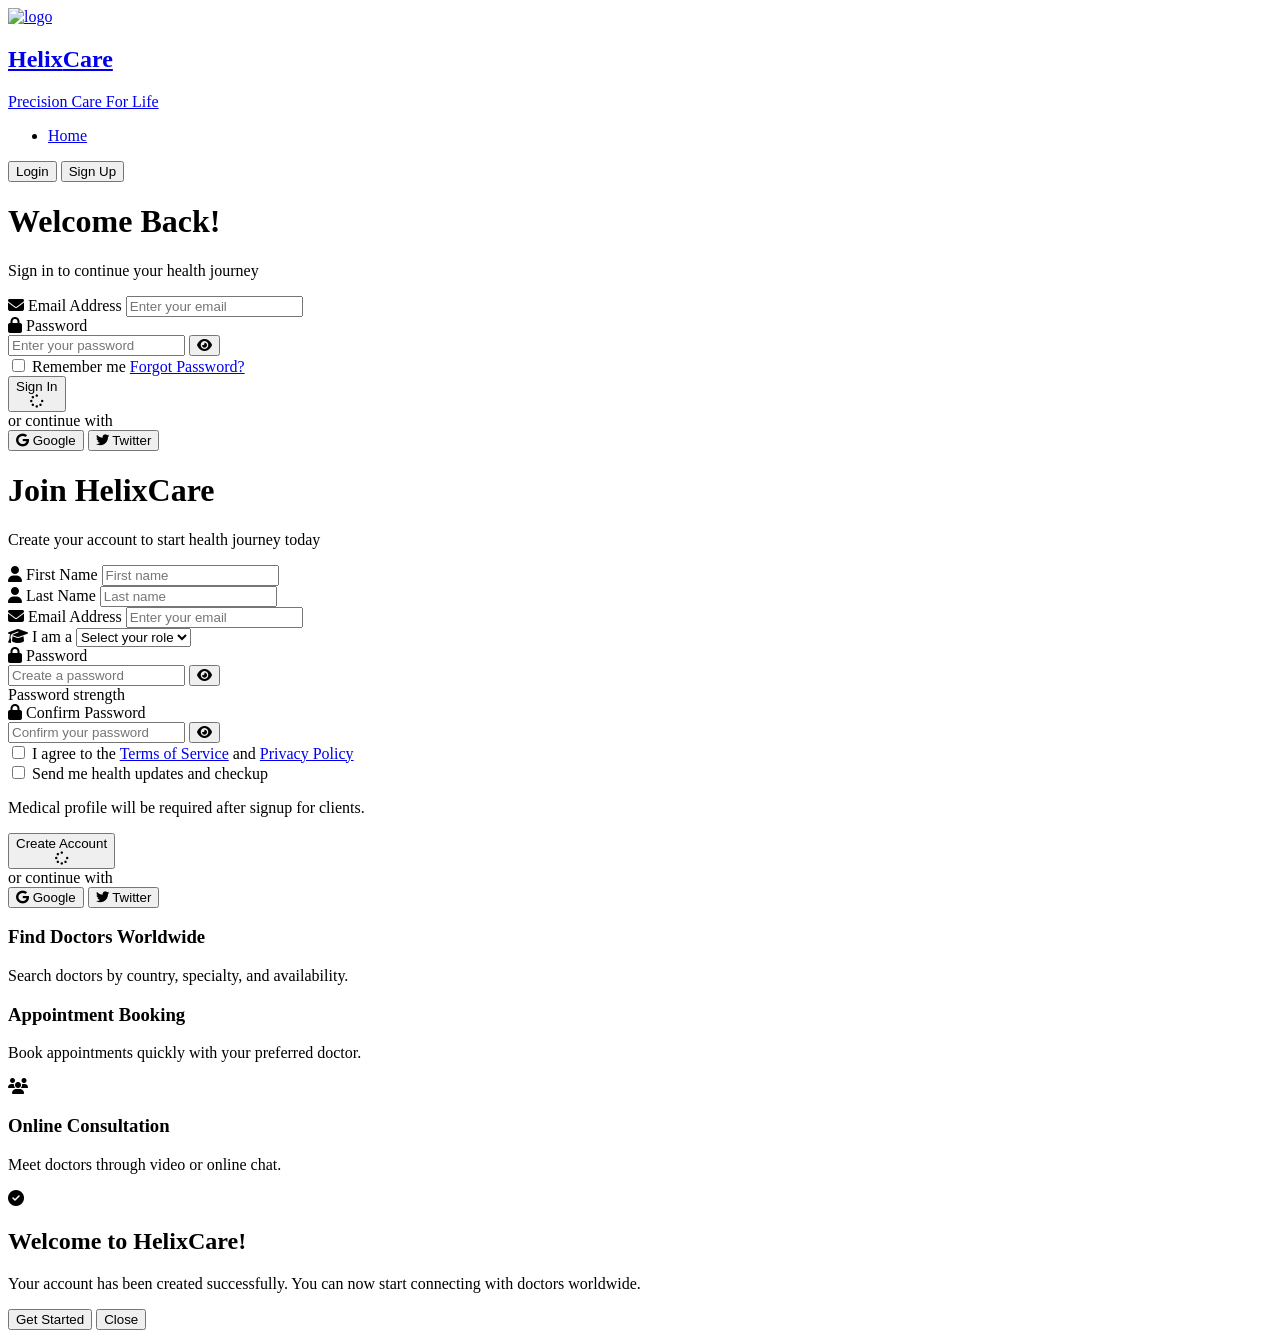
==== log.html @ 8ab66f7f "Update and rename Health.work/HTML/log.html to log.html" ====
<!DOCTYPE html>
<html lang="en">
<head>
    <meta charset="UTF-8">
    <meta name="viewport" content="width=device-width, initial-scale=1.0">
    <title>HelixCare - Login & Sign Up</title>
    <link rel="stylesheet" href="/log.css">
    <link
      href="https://cdnjs.cloudflare.com/ajax/libs/font-awesome/6.4.0/css/all.min.css"
      rel="stylesheet"
    />
</head>
<body>
  

    <header class="header">
      <nav class="navbar">
        <div class="nav-container">         

          <a href="#">
          <div class="nav-logo">
          <img src="/Images/IMG-20260308-WA0000-removebg-preview.1.png" alt="logo">

          <div class="logo-text">
            <h2 class="logo-title">
              <span class="span1">Helix</span><span class="span2">Care</span>
            </h2>
            <p class="logo-tagline">Precision Care For Life</p>
          </div>
        </div>
          </a>
          <ul class="nav-menu">
            <li class="nav-item">
              <a href="/home.html" class="nav-link">Home</a>
            </li>
          </ul>
        </div>
      </nav>
    </header>
  

    <!-- Main Container -->
    <main class="main-container">
      <div class="auth-container">
        <!-- Auth Toggle -->
        <div class="auth-toggle">
          <button class="toggle-btn active" data-form="login">Login</button>
          <button class="toggle-btn" data-form="signup">Sign Up</button>
        </div>

        <!-- Login Form -->
        <div id="loginForm" class="auth-form active">
          <div class="form-header">
            <h1>Welcome Back!</h1>
            <p>Sign in to continue your health journey</p>
          </div>

          <form class="form" id="loginFormElement" novalidate>
            <div class="form-group">
              <label for="loginEmail" class="form-label">
                <i class="fas fa-envelope"></i>
                Email Address
              </label>
              <input
                type="email"
                id="loginEmail"
                class="form-input"
                placeholder="Enter your email"
                required
                autocomplete="email"
              />
              <span class="error-message" id="loginEmailError"></span>
            </div>

            <div class="form-group">
              <label for="loginPassword" class="form-label">
                <i class="fas fa-lock"></i>
                Password
              </label>
              <div class="password-input-container">
                <input
                  type="password"
                  id="loginPassword"
                  class="form-input"
                  placeholder="Enter your password"
                  required
                  autocomplete="current-password"
                />
                <button
                  type="button"
                  class="password-toggle"
                  data-target="loginPassword"
                >
                  <i class="fas fa-eye"></i>
                </button>
              </div>
              <span class="error-message" id="loginPasswordError"></span>
            </div>

            <div class="form-options">
              <label class="checkbox-container">
                <input type="checkbox" id="rememberMe" />
                <span class="checkmark"></span>
                Remember me
              </label>
              <a href="#" class="forgot-password">Forgot Password?</a>
            </div>

            <button type="submit" class="submit-btn" id="loginSubmitBtn">
              <span class="btn-text">Sign In</span>
              <div class="btn-loader hidden">
                <i class="fas fa-spinner fa-spin"></i>
              </div>
            </button>

            <div class="divider">
              <span>or continue with</span>
            </div>

            <div class="social-login">
              <button type="button" class="social-btn google-btn">
                <i class="fab fa-google"></i>
                Google
              </button>
              <button type="button" class="social-btn twittter-btn">
                <i class="fab fa-twitter"></i>
                Twitter
              </button>
              
            </div>
          </form>
        </div>

        <!-- Signup Form -->
        <div id="signupForm" class="auth-form">
          <div class="form-header">
            <h1>Join HelixCare</h1>
            <p>Create your account to start health journey today</p>
          </div>

          <form class="form" id="signupFormElement" novalidate>
            <div class="form-row">
              <div class="form-group">
                <label for="firstName" class="form-label">
                  <i class="fas fa-user"></i>
                  First Name
                </label>
                <input
                  type="text"
                  id="firstName"
                  class="form-input"
                  placeholder="First name"
                  required
                  autocomplete="given-name"
                />
                <span class="error-message" id="firstNameError"></span>
              </div>

              <div class="form-group">
                <label for="lastName" class="form-label">
                  <i class="fas fa-user"></i>
                  Last Name
                </label>
                <input
                  type="text"
                  id="lastName"
                  class="form-input"
                  placeholder="Last name"
                  required
                  autocomplete="family-name"
                />
                <span class="error-message" id="lastNameError"></span>
              </div>
            </div>

            <div class="form-group">
              <label for="signupEmail" class="form-label">
                <i class="fas fa-envelope"></i>
                Email Address
              </label>
              <input
                type="email"
                id="signupEmail"
                class="form-input"
                placeholder="Enter your email"
                required
                autocomplete="email"
              />
              <span class="error-message" id="signupEmailError"></span>
            </div>

            <div class="form-group">
              <label for="userRole" class="form-label">
                <i class="fas fa-graduation-cap"></i>
                I am a
              </label>
              <select id="userRole" class="form-select" required>
                <option value="">Select your role</option>
                <option value="client">Client</option>
                <option value="doctor">Doctor</option>
                <option value="therapist">Therapist</option>
              </select>
              <span class="error-message" id="userRoleError"></span>
            </div>

            <div class="form-group">
              <label for="signupPassword" class="form-label">
                <i class="fas fa-lock"></i>
                Password
              </label>
              <div class="password-input-container">
                <input
                  type="password"
                  id="signupPassword"
                  class="form-input"
                  placeholder="Create a password"
                  required
                  autocomplete="new-password"
                />
                <button
                  type="button"
                  class="password-toggle"
                  data-target="signupPassword"
                >
                  <i class="fas fa-eye"></i>
                </button>
              </div>
              <div class="password-strength" id="passwordStrength">
                <div class="strength-bar">
                  <div class="strength-fill"></div>
                </div>
                <span class="strength-text">Password strength</span>
              </div>
              <span class="error-message" id="signupPasswordError"></span>
            </div>

            <div class="form-group">
              <label for="confirmPassword" class="form-label">
                <i class="fas fa-lock"></i>
                Confirm Password
              </label>
              <div class="password-input-container">
                <input
                  type="password"
                  id="confirmPassword"
                  class="form-input"
                  placeholder="Confirm your password"
                  required
                  autocomplete="new-password"
                />
                <button
                  type="button"
                  class="password-toggle"
                  data-target="confirmPassword"
                >
                  <i class="fas fa-eye"></i>
                </button>
              </div>
              <span class="error-message" id="confirmPasswordError"></span>
            </div>

            <div class="form-group">
              <label class="checkbox-container">
                <input type="checkbox" id="agreeTerms" required />
                <span class="checkmark"></span>
                I agree to the <a href="#" class="link">Terms of Service</a> and
                <a href="#" class="link">Privacy Policy</a>
              </label>
              <span class="error-message" id="agreeTermsError"></span>
            </div>

            <div class="form-group">
              <label class="checkbox-container">
                <input type="checkbox" id="emailUpdates" />
                <span class="checkmark"></span>
                Send me health updates and checkup
              </label>
            </div>

            <p class="info-text">
              Medical profile will be required after signup for clients.
            </p>

            <button type="submit" class="submit-btn" id="signupSubmitBtn">
              <span class="btn-text">Create Account</span>
              <div class="btn-loader hidden">
                <i class="fas fa-spinner fa-spin"></i>
              </div>
            </button>

            <div class="divider">
              <span>or continue with</span>
            </div>

            <div class="social-login">
              <button type="button" class="social-btn google-btn">
                <i class="fab fa-google"></i>
                Google
              </button>
               <button type="button" class="social-btn twittter-btn">
                <i class="fab fa-twitter"></i>
                Twitter
              </button>
            </div>
          </form>
        </div>
      </div>

      <!-- Features Section -->
      <div class="features-container">
        <div class="feature">
          <div class="feature-icon">
           <i class="fas-graphite fa-globe"></i>
          </div>
          <h3>Find Doctors Worldwide</h3>
          <p>
           Search doctors by country, specialty, and availability.
          </p>
        </div>
        <div class="feature">
          <div class="feature-icon">
            <i class="fas-graphite fa-calendar"></i>
          </div>
          <h3>Appointment Booking</h3>
          <p>
            Book appointments quickly with your preferred doctor.
          </p>
        </div>
        <div class="feature">
          <div class="feature-icon">
            <i class="fas fa-users"></i>
          </div>
          <h3>Online Consultation</h3>
          <p>
            Meet doctors through video or online chat.
          </p>
        </div>
      </div>
    </main>

    <!-- Success Modal -->
    <div id="successModal" class="modal hidden">
      <div class="modal-content">
        <div class="modal-header">
          <i class="fas fa-check-circle success-icon"></i>
          <h2 id="modalTitle">Welcome to HelixCare!</h2>
        </div>
        <div class="modal-body">
          <p id="modalMessage">
            Your account has been created successfully. You can now start
            connecting with doctors worldwide.
          </p>
        </div>
        <div class="modal-footer">
          <button class="modal-btn primary" id="modalPrimaryBtn">
            Get Started
          </button>
          <button class="modal-btn secondary" id="modalSecondaryBtn">
            Close
          </button>
        </div>
      </div>
    </div>

    <!-- Toast Notification Container -->
    <div id="toastContainer" class="toast-container"></div>

    <script src="/JS/log.js"></script>
</body>
</html>
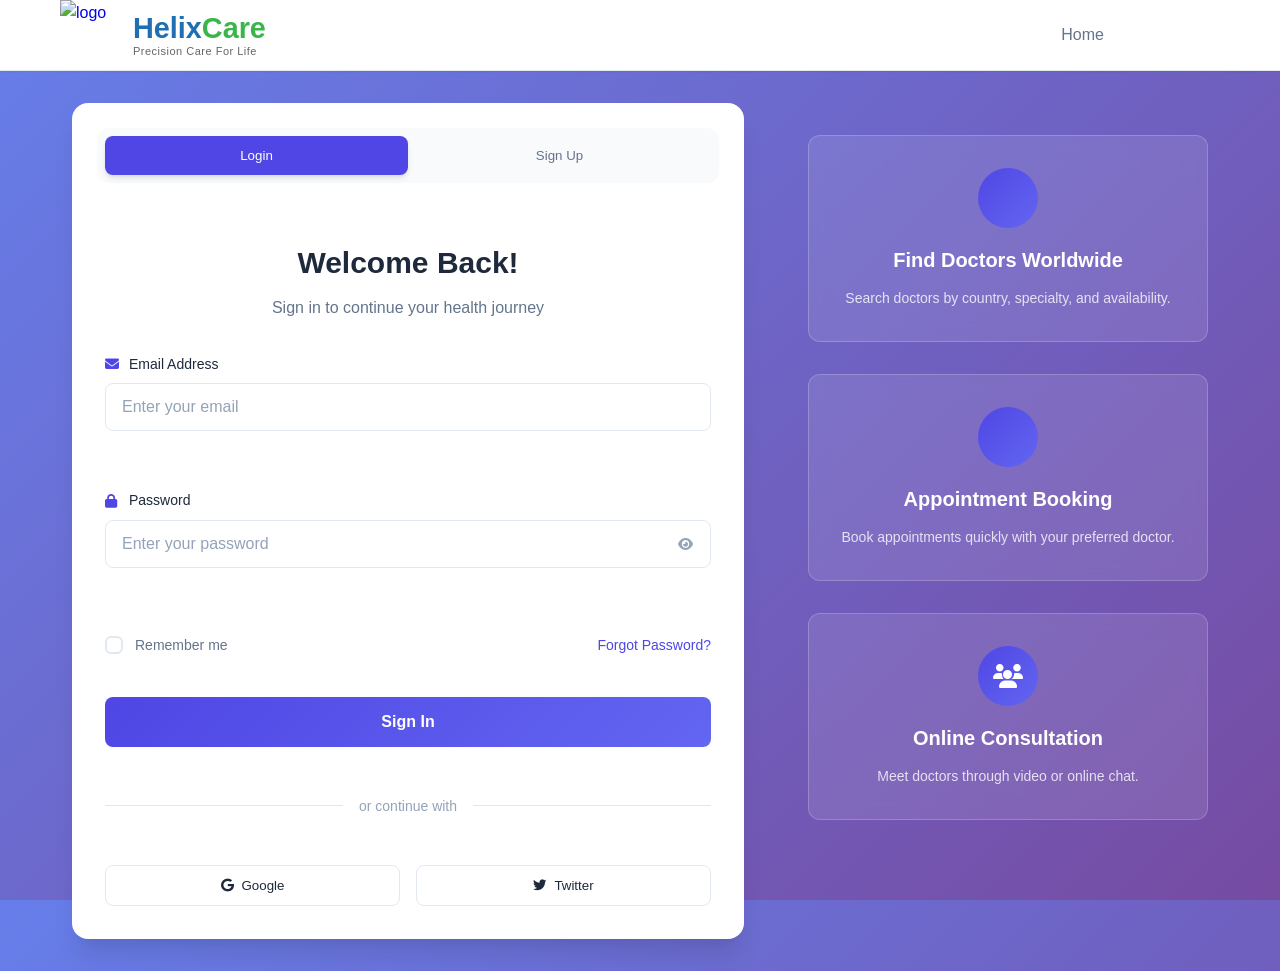
==== commit 15abb2ab: "Update log.html" ====
--- a/log.html
+++ b/log.html
@@ -365,6 +365,6 @@
     <!-- Toast Notification Container -->
     <div id="toastContainer" class="toast-container"></div>
 
-    <script src="/JS/log.js"></script>
+    <script src="/log.js"></script>
 </body>
 </html>
--- a/log.css
+++ b/log.css
@@ -0,0 +1,1169 @@
+@import url('https://fonts.googleapis.com/css2?family=Poppins:ital,wght@0,100;0,200;0,300;0,400;0,500;0,600;0,700;0,800;0,900;1,100;1,200;1,300;1,400;1,500;1,600;1,700;1,800;1,900&display=swap');
+
+body{
+margin: 0;
+padding: 0;
+position: relative;
+ font-family: "Poppins", sans-serif;
+ box-sizing: border-box;
+ height: 100vh;
+}
+.med-reg{
+    color: white;
+}
+.header {
+    background: linear-gradient(90deg, #eef4fb, #eef7f0);
+    box-shadow: 0 2px 20px rgba(0, 0, 0, 0.1);
+    position: fixed;
+    width: 100%;
+    top: 0;
+    z-index: 1000;
+    transition: all 0.3s ease;
+}
+
+.navbar {
+    padding:0;
+}
+
+.nav-container {
+    max-width: 1200px;
+    margin: 0 auto;
+    padding: 0 20px;
+    display: flex;
+    justify-content: space-between;
+    align-items: center;
+}
+
+.nav-logo h2 {
+    margin: 0;
+    padding: 0;
+    color: navy;
+    font-size: 1.8rem;
+    font-weight: 700;
+}
+
+
+.nav-menu {
+    margin-right: 100px;
+    display: flex;
+    list-style: none;
+    gap: 2rem;
+}
+
+.nav-link {
+    text-decoration: none;
+    color: #333;
+    font-weight: 500;
+    transition: color 0.3s ease;
+    position: relative;
+}
+
+.nav-link:hover {
+    color: navy;
+}
+
+.nav-link::after {
+    content: '';
+    position: absolute;
+    width: 0;
+    height: 2px;
+    bottom: -5px;
+    left: 0;
+    background-color: navy;
+    transition: width 0.3s ease;
+}
+
+.nav-link:hover::after {
+    width: 100%;
+}
+
+.nav-auth {
+    display: flex;
+    gap: 1rem;
+    margin-right: 90px;
+}
+
+.topnav {
+  overflow: hidden;
+  background-color: #333;
+  position: relative;
+}
+
+
+.topnav #myLinks {
+  display: none;
+}
+
+
+.topnav a {
+  color: white;
+  padding: 14px 16px;
+  text-decoration: none;
+  font-size: 17px;
+  display: block;
+}
+
+
+.topnav a.icon {
+  background: black;
+  display: block;
+  position: absolute;
+  right: 0;
+  top: 0;
+}
+
+
+.topnav a:hover {
+  background-color: #ddd;
+  color: black;
+}
+
+.bar {
+    width: 25px;
+    height: 3px;
+    background-color: #333;
+    margin: 3px 0;
+    transition: 0.3s;
+}
+
+.nav-logo{
+    display: flex;
+    align-items: center;
+    gap: 3px; /* space between logo and text */
+}
+
+.nav-logo img{
+    width: 70px;
+    height: 70px;
+    object-fit: contain;
+}
+
+/* text container */
+.logo-text{
+    display: flex;
+    flex-direction: column;
+    justify-content: center;
+    line-height: 1.1;
+}
+
+/* main logo text */
+.logo-title{
+    margin: 0;
+    font-size: 1.6rem;
+    font-weight: 700;
+}
+
+/* tagline */
+.logo-tagline{
+    margin: 0;
+    font-size: 11px;
+    color: #666;
+    letter-spacing: 0.5px;
+}
+
+.nav-logo{
+    display: flex;
+    align-items: center;
+}
+
+.span1{
+    color: #1F6FB2;
+}
+
+.span2{
+    color: #39B54A;
+}
+
+.p{
+    color: #666666;
+}
+
+.btn-primary {
+    background: linear-gradient(135deg, #2563eb, #1d4ed8);
+    color: white;
+    border: none;
+    padding: 0;
+    border-radius: 8px;
+    cursor: pointer;
+    font-weight: 600;
+    transition: all 0.3s ease;
+    text-decoration: none;
+    display: inline-block;
+    text-align: center;
+}
+
+.btn-primary:hover {
+    transform: translateY(-2px);
+    box-shadow: 0 8px 25px rgba(37, 99, 235, 0.3);
+}
+
+.btn-secondary {
+    background: transparent;
+    color: navy;
+    border: 2px solid navy;
+    padding: 10px;
+    border-radius: 100%;
+    cursor: pointer;
+    font-weight: 600;
+    transition: all 0.3s ease;
+    text-decoration: none;
+    display: inline-block;
+    text-align: center;
+}
+
+.btn-secondary:hover {
+    background: navy;
+    color: white;
+    transform: translateY(-2px);
+}
+
+.btn-large {
+    padding: 1rem 2rem;
+    font-size: 1.1rem;
+}
+
+.btn-feature {
+    background: #f8fafc;
+    color: #2563eb;
+    border: 2px solid #e2e8f0;
+    padding: 0.5rem 1rem;
+    border-radius: 6px;
+    cursor: pointer;
+    font-weight: 500;
+    transition: all 0.3s ease;
+    width: 100%;
+    margin-top: 1rem;
+}
+
+.btn-feature:hover {
+    background: #2563eb;
+    color: white;
+    border-color: #2563eb;
+}
+
+.btn-full {
+    width: 100%;
+}
+
+a{
+    text-decoration: none;
+}
+
+
+/* Reset and Base Styles */
+* {
+    margin: 0;
+    padding: 0;
+    box-sizing: border-box;
+}
+
+:root {
+    /* Colors */
+    --primary: #4f46e5;
+    --primary-dark: #4338ca;
+    --primary-light: #6366f1;
+    --secondary: #64748b;
+    --success: #10b981;
+    --error: #ef4444;
+    --warning: #f59e0b;
+    --info: #3b82f6;
+    
+    /* Backgrounds */
+    --background: #ffffff;
+    --surface: #f8fafc;
+    --card: #ffffff;
+    --overlay: rgba(0, 0, 0, 0.5);
+    
+    /* Text Colors */
+    --text-primary: #1e293b;
+    --text-secondary: #64748b;
+    --text-muted: #94a3b8;
+    --text-inverse: #ffffff;
+    
+    /* Borders */
+    --border: #e2e8f0;
+    --border-focus: var(--primary);
+    --border-error: var(--error);
+    
+    /* Shadows */
+    --shadow-sm: 0 1px 2px 0 rgba(0, 0, 0, 0.05);
+    --shadow: 0 4px 6px -1px rgba(0, 0, 0, 0.1), 0 2px 4px -1px rgba(0, 0, 0, 0.06);
+    --shadow-lg: 0 10px 15px -3px rgba(0, 0, 0, 0.1), 0 4px 6px -2px rgba(0, 0, 0, 0.05);
+    --shadow-xl: 0 20px 25px -5px rgba(0, 0, 0, 0.1), 0 10px 10px -5px rgba(0, 0, 0, 0.04);
+    
+    /* Spacing */
+    --space-xs: 0.5rem;
+    --space-sm: 1rem;
+    --space-md: 1.5rem;
+    --space-lg: 2rem;
+    --space-xl: 3rem;
+    
+    /* Radius */
+    --radius-sm: 0.375rem;
+    --radius: 0.5rem;
+    --radius-lg: 0.75rem;
+    --radius-xl: 1rem;
+    
+    /* Transitions */
+    --transition: all 0.3s cubic-bezier(0.4, 0, 0.2, 1);
+    --transition-fast: all 0.15s cubic-bezier(0.4, 0, 0.2, 1);
+}
+
+/* Dark Mode */
+@media (prefers-color-scheme: dark) {
+    :root {
+        --background: #0f172a;
+        --surface: #1e293b;
+        --card: #1e293b;
+        --text-primary: #f1f5f9;
+        --text-secondary: #cbd5e1;
+        --text-muted: #64748b;
+        --border: #334155;
+    }
+}
+
+body {
+    font-family: 'Inter', -apple-system, BlinkMacSystemFont, 'Segoe UI', sans-serif;
+    background: linear-gradient(135deg, #667eea 0%, #764ba2 100%);
+    color: var(--text-primary);
+    line-height: 1.6;
+    min-height: 100vh;
+    overflow-x: hidden;
+}
+
+/* Header */
+.header {
+    background: var(--card);
+    backdrop-filter: blur(10px);
+    border-bottom: 1px solid var(--border);
+    position: sticky;
+    top: 0;
+    z-index: 100;
+    box-shadow: var(--shadow-sm);
+}
+
+.header-container {
+    max-width: 1200px;
+    margin: 0 auto;
+    padding: 1rem 2rem;
+    display: flex;
+    justify-content: space-between;
+    align-items: center;
+}
+
+.logo {
+    display: flex;
+    align-items: center;
+    gap: 0.75rem;
+    font-size: 1.5rem;
+    font-weight: 700;
+    color: var(--primary);
+}
+
+.logo i {
+    font-size: 2rem;
+}
+
+.nav-link {
+    display: flex;
+    align-items: center;
+    gap: 0.5rem;
+    color: var(--text-secondary);
+    text-decoration: none;
+    padding: 0.5rem 1rem;
+    border-radius: var(--radius);
+    transition: var(--transition);
+}
+
+.nav-link:hover {
+    color: var(--primary);
+    background: var(--surface);
+}
+
+/* Main Container */
+.main-container {
+    max-width: 1200px;
+    margin: 0 auto;
+    padding: 2rem;
+    display: grid;
+    grid-template-columns: 1fr 400px;
+    gap: 4rem;
+    align-items: start;
+    min-height: calc(100vh - 80px);
+}
+
+/* Auth Container */
+.auth-container {
+    background: var(--card);
+    border-radius: var(--radius-xl);
+    box-shadow: var(--shadow-xl);
+    overflow: hidden;
+    backdrop-filter: blur(10px);
+    border: 1px solid rgba(255, 255, 255, 0.1);
+}
+
+.auth-toggle {
+    display: flex;
+    background: var(--surface);
+    padding: 0.5rem;
+    margin: 1.5rem;
+    border-radius: var(--radius-lg);
+}
+
+.toggle-btn {
+    flex: 1;
+    background: transparent;
+    border: none;
+    padding: 0.75rem 1rem;
+    border-radius: var(--radius);
+    cursor: pointer;
+    font-weight: 500;
+    color: var(--text-secondary);
+    transition: var(--transition);
+}
+
+.toggle-btn.active {
+    background: var(--primary);
+    color: var(--text-inverse);
+    box-shadow: var(--shadow);
+}
+
+.toggle-btn:hover:not(.active) {
+    color: var(--text-primary);
+    background: rgba(255, 255, 255, 0.5);
+}
+
+/* Auth Forms */
+.auth-form {
+    display: none;
+    padding: 2rem;
+    animation: slideIn 0.3s ease-out;
+}
+
+.auth-form.active {
+    display: block;
+}
+
+@keyframes slideIn {
+    from {
+        opacity: 0;
+        transform: translateY(20px);
+    }
+    to {
+        opacity: 1;
+        transform: translateY(0);
+    }
+}
+
+.form-header {
+    text-align: center;
+    margin-bottom: 2rem;
+}
+
+.form-header h1 {
+    color: var(--text-primary);
+    margin-bottom: 0.5rem;
+    font-size: 1.875rem;
+    font-weight: 700;
+}
+
+.form-header p {
+    color: var(--text-secondary);
+    font-size: 1rem;
+}
+
+/* Form Styles */
+.form {
+    display: flex;
+    flex-direction: column;
+    gap: 1.5rem;
+}
+
+.form-row {
+    display: grid;
+    grid-template-columns: 1fr 1fr;
+    gap: 1rem;
+}
+
+.form-group {
+    display: flex;
+    flex-direction: column;
+    gap: 0.5rem;
+}
+
+.form-label {
+    display: flex;
+    align-items: center;
+    gap: 0.5rem;
+    color: var(--text-primary);
+    font-weight: 500;
+    font-size: 0.875rem;
+}
+
+.form-label i {
+    color: var(--primary);
+    width: 16px;
+}
+
+.form-input,
+.form-select {
+    width: 100%;
+    padding: 0.875rem 1rem;
+    border: 1.5px solid var(--border);
+    border-radius: var(--radius);
+    background: var(--background);
+    color: var(--text-primary);
+    font-size: 1rem;
+    transition: var(--transition);
+    outline: none;
+}
+
+.form-input:focus,
+.form-select:focus {
+    border-color: var(--border-focus);
+    box-shadow: 0 0 0 3px rgba(79, 70, 229, 0.1);
+}
+
+.form-input.error,
+.form-select.error {
+    border-color: var(--border-error);
+    box-shadow: 0 0 0 3px rgba(239, 68, 68, 0.1);
+}
+
+.form-input::placeholder {
+    color: var(--text-muted);
+}
+
+/* Password Input */
+.password-input-container {
+    position: relative;
+}
+
+.password-toggle {
+    position: absolute;
+    right: 0.875rem;
+    top: 50%;
+    transform: translateY(-50%);
+    background: none;
+    border: none;
+    color: var(--text-muted);
+    cursor: pointer;
+    padding: 0.25rem;
+    border-radius: var(--radius-sm);
+    transition: var(--transition);
+}
+
+.password-toggle:hover {
+    color: var(--text-primary);
+    background: var(--surface);
+}
+
+/* Password Strength */
+.password-strength {
+    margin-top: 0.5rem;
+}
+
+.strength-bar {
+    width: 100%;
+    height: 4px;
+    background: var(--border);
+    border-radius: 2px;
+    overflow: hidden;
+    margin-bottom: 0.25rem;
+}
+
+.strength-fill {
+    height: 100%;
+    border-radius: 2px;
+    transition: var(--transition);
+    width: 0%;
+}
+
+.strength-fill.weak {
+    background: var(--error);
+    width: 33%;
+}
+
+.strength-fill.medium {
+    background: var(--warning);
+    width: 66%;
+}
+
+.strength-fill.strong {
+    background: var(--success);
+    width: 100%;
+}
+
+.strength-text {
+    font-size: 0.75rem;
+    color: var(--text-muted);
+}
+
+/* Form Options */
+.form-options {
+    display: flex;
+    justify-content: space-between;
+    align-items: center;
+    margin: 0.5rem 0;
+}
+
+/* Checkbox */
+.checkbox-container {
+    display: flex;
+    align-items: center;
+    gap: 0.75rem;
+    cursor: pointer;
+    font-size: 0.875rem;
+    color: var(--text-secondary);
+}
+
+.checkbox-container input {
+    display: none;
+}
+
+.checkmark {
+    width: 18px;
+    height: 18px;
+    border: 2px solid var(--border);
+    border-radius: var(--radius-sm);
+    display: flex;
+    align-items: center;
+    justify-content: center;
+    transition: var(--transition);
+    flex-shrink: 0;
+}
+
+.checkbox-container input:checked + .checkmark {
+    background: var(--primary);
+    border-color: var(--primary);
+}
+
+.checkbox-container input:checked + .checkmark::after {
+    content: '✓';
+    color: var(--text-inverse);
+    font-size: 12px;
+    font-weight: 700;
+}
+
+.forgot-password {
+    color: var(--primary);
+    text-decoration: none;
+    font-size: 0.875rem;
+    transition: var(--transition);
+}
+
+.forgot-password:hover {
+    text-decoration: underline;
+}
+
+/* Submit Button */
+.submit-btn {
+    width: 100%;
+    padding: 1rem;
+    background: linear-gradient(135deg, var(--primary), var(--primary-light));
+    color: var(--text-inverse);
+    border: none;
+    border-radius: var(--radius);
+    font-size: 1rem;
+    font-weight: 600;
+    cursor: pointer;
+    transition: var(--transition);
+    position: relative;
+    overflow: hidden;
+    margin-top: 0.5rem;
+}
+
+.submit-btn:hover {
+    transform: translateY(-1px);
+    box-shadow: var(--shadow-lg);
+}
+
+.submit-btn:active {
+    transform: translateY(0);
+}
+
+.submit-btn:disabled {
+    opacity: 0.7;
+    cursor: not-allowed;
+    transform: none;
+}
+
+.btn-loader {
+    position: absolute;
+    top: 50%;
+    left: 50%;
+    transform: translate(-50%, -50%);
+}
+
+.btn-loader.hidden {
+    display: none;
+}
+
+.btn-text {
+    transition: var(--transition);
+}
+
+.submit-btn.loading .btn-text {
+    opacity: 0;
+}
+
+.submit-btn.loading .btn-loader {
+    display: block;
+}
+
+/* Divider */
+.divider {
+    display: flex;
+    align-items: center;
+    margin: 1.5rem 0;
+    color: var(--text-muted);
+    font-size: 0.875rem;
+}
+
+.divider::before,
+.divider::after {
+    content: '';
+    flex: 1;
+    height: 1px;
+    background: var(--border);
+}
+
+.divider span {
+    padding: 0 1rem;
+}
+
+/* Social Login */
+.social-login {
+    display: grid;
+    grid-template-columns: 1fr 1fr;
+    gap: 1rem;
+}
+
+.social-btn {
+    display: flex;
+    align-items: center;
+    justify-content: center;
+    gap: 0.5rem;
+    padding: 0.75rem;
+    border: 1.5px solid var(--border);
+    border-radius: var(--radius);
+    background: var(--background);
+    color: var(--text-primary);
+    font-weight: 500;
+    cursor: pointer;
+    transition: var(--transition);
+}
+
+.social-btn:hover {
+    border-color: var(--primary);
+    background: var(--surface);
+}
+
+.google-btn:hover {
+    border-color: #db4437;
+    color: #db4437;
+}
+
+.facebook-btn:hover {
+    border-color: blue;
+    color: blue;
+}
+
+.twitter-btn:hover {
+    border-color: #333;
+    color: #333;
+}
+
+/* Error Messages */
+.error-message {
+    color: var(--error);
+    font-size: 0.75rem;
+    margin-top: 0.25rem;
+    display: flex;
+    align-items: center;
+    gap: 0.25rem;
+    opacity: 0;
+    transform: translateY(-5px);
+    transition: var(--transition);
+}
+
+.error-message.show {
+    opacity: 1;
+    transform: translateY(0);
+}
+
+.error-message::before {
+    content: '⚠';
+    font-size: 0.875rem;
+}
+
+/* Features Container */
+.features-container {
+    display: flex;
+    flex-direction: column;
+    gap: 2rem;
+    padding: 2rem 0;
+}
+
+.feature {
+    background: rgba(255, 255, 255, 0.1);
+    backdrop-filter: blur(10px);
+    border-radius: var(--radius-lg);
+    padding: 2rem;
+    text-align: center;
+    border: 1px solid rgba(255, 255, 255, 0.2);
+    transition: var(--transition);
+}
+
+.feature:hover {
+    transform: translateY(-5px);
+    box-shadow: var(--shadow-lg);
+}
+
+.feature-icon {
+    width: 60px;
+    height: 60px;
+    background: linear-gradient(135deg, var(--primary), var(--primary-light));
+    border-radius: 50%;
+    display: flex;
+    align-items: center;
+    justify-content: center;
+    margin: 0 auto 1rem;
+    color: var(--text-inverse);
+    font-size: 1.5rem;
+}
+
+.feature h3 {
+    color: var(--text-inverse);
+    margin-bottom: 0.75rem;
+    font-size: 1.25rem;
+    font-weight: 600;
+}
+
+.feature p {
+    color: rgba(255, 255, 255, 0.8);
+    font-size: 0.875rem;
+    line-height: 1.5;
+}
+
+/* Modal */
+.modal {
+    position: fixed;
+    top: 0;
+    left: 0;
+    width: 100%;
+    height: 100%;
+    background: var(--overlay);
+    display: flex;
+    align-items: center;
+    justify-content: center;
+    z-index: 1000;
+    opacity: 0;
+    visibility: hidden;
+    transition: var(--transition);
+}
+
+.modal.show {
+    opacity: 1;
+    visibility: visible;
+}
+
+.modal-content {
+    background: var(--card);
+    border-radius: var(--radius-xl);
+    padding: 2rem;
+    max-width: 400px;
+    width: 90%;
+    text-align: center;
+    transform: scale(0.9);
+    transition: var(--transition);
+}
+
+.modal.show .modal-content {
+    transform: scale(1);
+}
+
+.modal-header {
+    margin-bottom: 1.5rem;
+}
+
+.success-icon {
+    color: var(--success);
+    font-size: 3rem;
+    margin-bottom: 1rem;
+}
+
+.modal-header h2 {
+    color: var(--text-primary);
+    margin-bottom: 0.5rem;
+}
+
+.modal-body p {
+    color: var(--text-secondary);
+    line-height: 1.6;
+    margin-bottom: 2rem;
+}
+
+.modal-footer {
+    display: flex;
+    gap: 1rem;
+}
+
+.modal-btn {
+    flex: 1;
+    padding: 0.75rem;
+    border: none;
+    border-radius: var(--radius);
+    font-weight: 500;
+    cursor: pointer;
+    transition: var(--transition);
+}
+
+.modal-btn.primary {
+    background: var(--primary);
+    color: var(--text-inverse);
+}
+
+.modal-btn.primary:hover {
+    background: var(--primary-dark);
+}
+
+.modal-btn.secondary {
+    background: var(--surface);
+    color: var(--text-primary);
+    border: 1px solid var(--border);
+}
+
+.modal-btn.secondary:hover {
+    background: var(--border);
+}
+
+/* Toast Notifications */
+.toast-container {
+    position: fixed;
+    top: 1rem;
+    right: 1rem;
+    z-index: 1100;
+    display: flex;
+    flex-direction: column;
+    gap: 0.5rem;
+}
+
+.toast {
+    background: var(--card);
+    border-radius: var(--radius);
+    padding: 1rem;
+    box-shadow: var(--shadow-lg);
+    border-left: 4px solid var(--primary);
+    display: flex;
+    align-items: center;
+    gap: 0.75rem;
+    min-width: 300px;
+    transform: translateX(100%);
+    transition: var(--transition);
+}
+
+.toast.show {
+    transform: translateX(0);
+}
+
+.toast.success {
+    border-left-color: var(--success);
+}
+
+.toast.error {
+    border-left-color: var(--error);
+}
+
+.toast.warning {
+    border-left-color: var(--warning);
+}
+
+.toast-icon {
+    font-size: 1.25rem;
+}
+
+.toast.success .toast-icon {
+    color: var(--success);
+}
+
+.toast.error .toast-icon {
+    color: var(--error);
+}
+
+.toast.warning .toast-icon {
+    color: var(--warning);
+}
+
+.toast-content {
+    flex: 1;
+}
+
+.toast-title {
+    font-weight: 600;
+    color: var(--text-primary);
+    font-size: 0.875rem;
+}
+
+.toast-message {
+    color: var(--text-secondary);
+    font-size: 0.75rem;
+    margin-top: 0.25rem;
+}
+
+.toast-close {
+    background: none;
+    border: none;
+    color: var(--text-muted);
+    cursor: pointer;
+    padding: 0.25rem;
+    border-radius: var(--radius-sm);
+    transition: var(--transition);
+}
+
+.toast-close:hover {
+    color: var(--text-primary);
+    background: var(--surface);
+}
+
+/* Links */
+.link {
+    color: var(--primary);
+    text-decoration: none;
+    transition: var(--transition);
+}
+
+.link:hover {
+    text-decoration: underline;
+}
+
+/* Utility Classes */
+.hidden {
+    display: none !important;
+}
+
+.sr-only {
+    position: absolute;
+    width: 1px;
+    height: 1px;
+    padding: 0;
+    margin: -1px;
+    overflow: hidden;
+    clip: rect(0, 0, 0, 0);
+    white-space: nowrap;
+    border: 0;
+}
+
+/* Responsive Design */
+@media (max-width: 1024px) {
+    .main-container {
+        grid-template-columns: 1fr;
+        gap: 2rem;
+        padding: 1rem;
+    }
+    
+    .features-container {
+        display: grid;
+        grid-template-columns: repeat(auto-fit, minmax(250px, 1fr));
+        gap: 1rem;
+    }
+}
+
+@media (max-width: 768px) {
+    .header-container {
+        padding: 1rem;
+    }
+    
+    .logo {
+        font-size: 1.25rem;
+    }
+    
+    .auth-container {
+        margin: 0;
+    }
+    
+    .auth-form {
+        padding: 1.5rem;
+    }
+    
+    .form-row {
+        grid-template-columns: 1fr;
+    }
+    
+    .social-login {
+        grid-template-columns: 1fr;
+    }
+    
+    .form-options {
+        flex-direction: column;
+        align-items: flex-start;
+        gap: 0.75rem;
+    }
+    
+    .modal-content {
+        margin: 1rem;
+        padding: 1.5rem;
+    }
+    
+    .modal-footer {
+        flex-direction: column;
+    }
+    
+    .toast {
+        min-width: auto;
+        width: calc(100vw - 2rem);
+    }
+}
+
+@media (max-width: 480px) {
+    .main-container {
+        padding: 0.5rem;
+    }
+    
+    .auth-form {
+        padding: 1rem;
+    }
+    
+    .form-header h1 {
+        font-size: 1.5rem;
+    }
+    
+    .feature {
+        padding: 1.5rem;
+    }
+    
+    .features-container {
+        grid-template-columns: 1fr;
+    }
+}
+
+/* Focus Styles for Accessibility */
+*:focus {
+    outline: 2px solid var(--primary);
+    outline-offset: 2px;
+}
+
+button:focus,
+.toggle-btn:focus {
+    outline: 2px solid var(--primary);
+    outline-offset: 2px;
+}
+
+/* Print Styles */
+@media print {
+    .header,
+    .features-container,
+    .modal,
+    .toast-container {
+        display: none;
+    }
+    
+    .main-container {
+        grid-template-columns: 1fr;
+    }
+    
+    .auth-container {
+        box-shadow: none;
+        border: 1px solid var(--border);
+    }
+}
